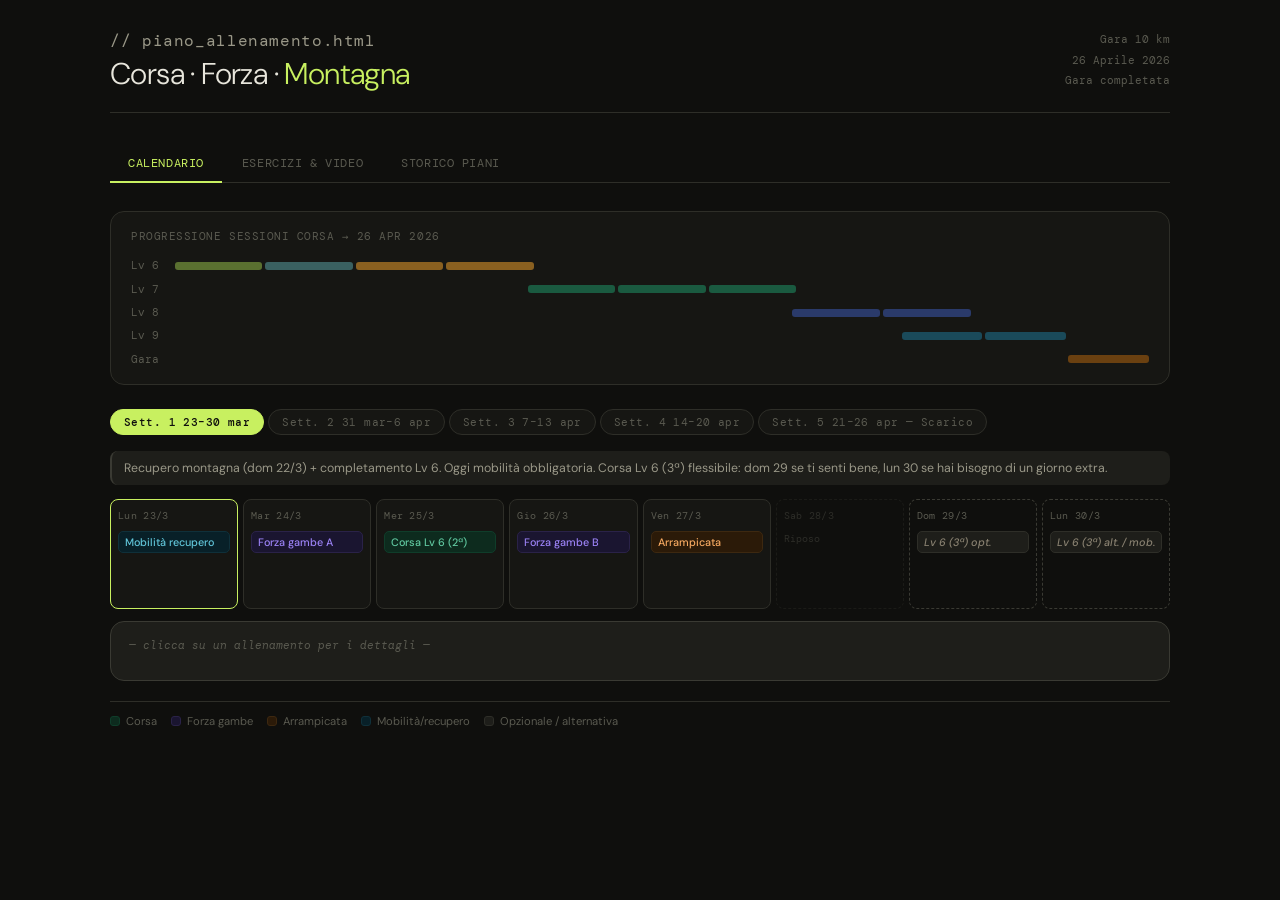
==== piano_allenamento.html @ 9b08bb78 "chore: initial commit — existing HTML and spec docs" ====
<!DOCTYPE html>
<html lang="it">
<head>
<meta charset="UTF-8">
<meta name="viewport" content="width=device-width, initial-scale=1.0">
<title>Piano Allenamento — Gara 10km 26 Aprile 2026</title>
<link rel="preconnect" href="https://fonts.googleapis.com">
<link href="https://fonts.googleapis.com/css2?family=DM+Mono:ital,wght@0,300;0,400;0,500;1,300&family=DM+Sans:ital,opsz,wght@0,9..40,300;0,9..40,400;0,9..40,500;1,9..40,300&display=swap" rel="stylesheet">
<style>
/* ── RESET & BASE ── */
*, *::before, *::after { box-sizing: border-box; margin: 0; padding: 0; }

:root {
  --bg:       #0f0f0d;
  --bg2:      #161613;
  --bg3:      #1e1e1a;
  --bg4:      #252520;
  --line:     #2e2e28;
  --line2:    #3a3a33;
  --txt:      #e8e6dc;
  --txt2:     #9a9888;
  --txt3:     #5a5a50;
  --accent:   #c8f060;
  --accent2:  #8bbd2a;
  --run:      #60c8a0;
  --run-bg:   #0d2b1e;
  --forza:    #9b82f5;
  --forza-bg: #1a1530;
  --climb:    #f5a860;
  --climb-bg: #2b1a08;
  --mob:      #60c4d8;
  --mob-bg:   #082028;
  --opt:      #888070;
  --opt-bg:   #1e1e1a;
  --gara:     #f5e060;
  --gara-bg:  #2b2608;
  --done-bg:  #1a1e12;
  --done:     #5a7030;
  --mono:     'DM Mono', monospace;
  --sans:     'DM Sans', sans-serif;
  --radius:   8px;
  --radius-lg:14px;
}

html { font-size: 15px; }
body {
  font-family: var(--sans);
  background: var(--bg);
  color: var(--txt);
  min-height: 100vh;
  line-height: 1.6;
}

a { color: inherit; text-decoration: none; }

/* ── SCROLLBAR ── */
::-webkit-scrollbar { width: 6px; height: 6px; }
::-webkit-scrollbar-track { background: var(--bg2); }
::-webkit-scrollbar-thumb { background: var(--line2); border-radius: 3px; }

/* ── LAYOUT ── */
.shell {
  max-width: 1100px;
  margin: 0 auto;
  padding: 0 20px;
}

/* ── HEADER ── */
header {
  border-bottom: 1px solid var(--line);
  padding: 28px 0 22px;
  margin-bottom: 32px;
}
.header-inner {
  display: flex;
  align-items: flex-end;
  justify-content: space-between;
  gap: 16px;
  flex-wrap: wrap;
}
.header-title {
  font-family: var(--mono);
  font-size: 1.05rem;
  font-weight: 400;
  color: var(--txt2);
  letter-spacing: .04em;
  margin-bottom: 4px;
}
h1 {
  font-size: 2rem;
  font-weight: 300;
  letter-spacing: -.02em;
  color: var(--txt);
  line-height: 1.1;
}
h1 em {
  color: var(--accent);
  font-style: normal;
}
.header-meta {
  font-family: var(--mono);
  font-size: .75rem;
  color: var(--txt3);
  text-align: right;
  line-height: 1.8;
}

/* ── NAV TABS (sezioni principali) ── */
.main-nav {
  display: flex;
  gap: 2px;
  margin-bottom: 28px;
  border-bottom: 1px solid var(--line);
  padding-bottom: 0;
}
.main-nav button {
  font-family: var(--mono);
  font-size: .78rem;
  font-weight: 400;
  letter-spacing: .05em;
  color: var(--txt3);
  background: none;
  border: none;
  padding: 10px 18px;
  cursor: pointer;
  border-bottom: 2px solid transparent;
  margin-bottom: -1px;
  transition: color .15s, border-color .15s;
  text-transform: uppercase;
}
.main-nav button:hover { color: var(--txt2); }
.main-nav button.active {
  color: var(--accent);
  border-bottom-color: var(--accent);
}

/* ── SECTION ── */
.section { display: none; }
.section.active { display: block; }

/* ── PROGRESS BAR ── */
.prog-wrap {
  background: var(--bg2);
  border: 1px solid var(--line);
  border-radius: var(--radius-lg);
  padding: 16px 20px;
  margin-bottom: 24px;
}
.prog-label {
  font-family: var(--mono);
  font-size: .72rem;
  color: var(--txt3);
  letter-spacing: .05em;
  text-transform: uppercase;
  margin-bottom: 12px;
}
.prog-rows { display: flex; flex-direction: column; gap: 6px; }
.prog-row { display: flex; align-items: center; gap: 8px; }
.prog-row-lbl {
  font-family: var(--mono);
  font-size: .72rem;
  color: var(--txt3);
  width: 36px;
  flex-shrink: 0;
}
.prog-segs { display: flex; gap: 3px; flex: 1; }
.prog-seg {
  height: 8px;
  flex: 1;
  border-radius: 3px;
  background: var(--line);
  transition: background .3s;
}
.seg-done  { background: var(--done); }
.seg-mont  { background: #3a6060; }
.seg-curr  { background: #8a6020; }
.seg-s1    { background: #1a5a40; }
.seg-s2    { background: #2a3a6a; }
.seg-s3    { background: #1a4a5a; }
.seg-gara  { background: #6a4010; }
.seg-empty { background: transparent !important; }

/* ── WEEK TABS ── */
.week-tabs {
  display: flex;
  gap: 4px;
  margin-bottom: 16px;
  flex-wrap: wrap;
}
.week-tab {
  font-family: var(--mono);
  font-size: .72rem;
  letter-spacing: .04em;
  color: var(--txt3);
  background: var(--bg2);
  border: 1px solid var(--line);
  border-radius: 20px;
  padding: 5px 13px;
  cursor: pointer;
  transition: all .15s;
}
.week-tab:hover { color: var(--txt2); border-color: var(--line2); }
.week-tab.active {
  background: var(--accent);
  color: var(--bg);
  border-color: var(--accent);
  font-weight: 500;
}

/* ── WEEK NOTE ── */
.week-note {
  font-size: .82rem;
  color: var(--txt2);
  padding: 8px 12px;
  background: var(--bg3);
  border-radius: var(--radius);
  border-left: 2px solid var(--line2);
  margin-bottom: 14px;
  line-height: 1.5;
}

/* ── CALENDAR GRID ── */
.cal-grid {
  display: grid;
  gap: 5px;
  margin-bottom: 12px;
}
.cal-grid.cols-7 { grid-template-columns: repeat(7, 1fr); }
.cal-grid.cols-8 { grid-template-columns: repeat(8, 1fr); }
.cal-grid.cols-6 { grid-template-columns: repeat(6, 1fr); }

.cal-day {
  background: var(--bg2);
  border: 1px solid var(--line);
  border-radius: var(--radius);
  padding: 8px 7px 10px;
  min-height: 110px;
  display: flex;
  flex-direction: column;
  gap: 4px;
  transition: border-color .15s;
}
.cal-day.rest {
  background: transparent;
  border-style: dashed;
  border-color: var(--line);
  opacity: .4;
}
.cal-day.today {
  border-color: var(--accent);
  border-width: 1.5px;
}
.cal-day.alt {
  border-style: dashed;
  border-color: var(--line2);
  background: var(--bg);
}
.cal-day.done-day {
  background: var(--done-bg);
  border-color: var(--line);
  opacity: .7;
}
.day-date {
  font-family: var(--mono);
  font-size: .68rem;
  color: var(--txt3);
  letter-spacing: .03em;
  margin-bottom: 2px;
}
.rest-label {
  font-family: var(--mono);
  font-size: .68rem;
  color: var(--txt3);
}

/* ── BADGES ── */
.badge {
  border-radius: 5px;
  padding: 3px 6px;
  font-size: .72rem;
  font-weight: 500;
  line-height: 1.35;
  cursor: pointer;
  transition: opacity .15s, transform .1s;
  display: block;
}
.badge:hover { opacity: .8; transform: translateY(-1px); }
.badge.b-run   { background: var(--run-bg);   color: var(--run);   border: 1px solid #0f3d2a; }
.badge.b-forza { background: var(--forza-bg); color: var(--forza); border: 1px solid #2a2248; }
.badge.b-climb { background: var(--climb-bg); color: var(--climb); border: 1px solid #3d2810; }
.badge.b-mob   { background: var(--mob-bg);   color: var(--mob);   border: 1px solid #0f303a; }
.badge.b-gara  { background: var(--gara-bg);  color: var(--gara);  border: 1px solid #3d3510; font-weight: 500; }
.badge.b-opt   { background: var(--opt-bg);   color: var(--opt);   border: 1px solid var(--line); font-style: italic; }
.badge.b-done  { background: var(--done-bg);  color: var(--done);  border: 1px solid #2a3a18; text-decoration: line-through; opacity: .6; cursor: default; }

/* ── DETAIL PANEL ── */
.detail-panel {
  background: var(--bg3);
  border: 1px solid var(--line2);
  border-radius: var(--radius-lg);
  padding: 14px 18px;
  min-height: 60px;
  font-size: .85rem;
  color: var(--txt2);
  line-height: 1.7;
  margin-bottom: 20px;
}
.detail-panel strong { color: var(--txt); font-weight: 500; }
.detail-panel .detail-title {
  font-family: var(--mono);
  font-size: .78rem;
  color: var(--accent);
  letter-spacing: .04em;
  margin-bottom: 6px;
}
.detail-empty {
  font-family: var(--mono);
  font-size: .75rem;
  color: var(--txt3);
  font-style: italic;
}
.vol-tag {
  display: inline-block;
  background: #2b1a08;
  color: var(--climb);
  border: 1px solid #3d2810;
  border-radius: 4px;
  padding: 1px 6px;
  font-size: .7rem;
  font-family: var(--mono);
  margin-left: 6px;
  vertical-align: middle;
}
.vol-tag.up { background: #1a2208; color: var(--accent); border-color: #2e3d10; }

/* ── LEGEND ── */
.legend {
  display: flex;
  gap: 14px;
  flex-wrap: wrap;
  padding: 10px 0 20px;
  border-top: 1px solid var(--line);
  margin-top: 8px;
}
.leg-item {
  display: flex;
  align-items: center;
  gap: 6px;
  font-size: .75rem;
  color: var(--txt3);
}
.leg-dot {
  width: 10px;
  height: 10px;
  border-radius: 3px;
  flex-shrink: 0;
}

/* ── ESERCIZI ── */
.ex-cat-tabs {
  display: flex;
  gap: 4px;
  margin-bottom: 20px;
  flex-wrap: wrap;
}
.ex-cat-tab {
  font-family: var(--mono);
  font-size: .72rem;
  letter-spacing: .04em;
  color: var(--txt3);
  background: var(--bg2);
  border: 1px solid var(--line);
  border-radius: 20px;
  padding: 5px 13px;
  cursor: pointer;
  transition: all .15s;
  text-transform: uppercase;
}
.ex-cat-tab:hover { color: var(--txt2); }
.ex-cat-tab.active {
  background: var(--bg4);
  color: var(--txt);
  border-color: var(--line2);
}
.ex-section-label {
  font-family: var(--mono);
  font-size: .7rem;
  color: var(--txt3);
  letter-spacing: .08em;
  text-transform: uppercase;
  margin: 18px 0 10px;
  padding-bottom: 6px;
  border-bottom: 1px solid var(--line);
}
.ex-grid {
  display: grid;
  grid-template-columns: repeat(auto-fill, minmax(280px, 1fr));
  gap: 8px;
}
.ex-card {
  background: var(--bg2);
  border: 1px solid var(--line);
  border-radius: var(--radius);
  padding: 12px 14px;
  display: flex;
  flex-direction: column;
  gap: 6px;
  transition: border-color .15s;
}
.ex-card:hover { border-color: var(--line2); }
.ex-card-title {
  font-size: .88rem;
  font-weight: 500;
  color: var(--txt);
}
.ex-card-muscle {
  font-family: var(--mono);
  font-size: .7rem;
  color: var(--txt3);
}
.ex-card-tip {
  font-size: .78rem;
  color: var(--txt2);
  line-height: 1.55;
  padding-left: 8px;
  border-left: 2px solid var(--line2);
}
.yt-btn {
  display: inline-flex;
  align-items: center;
  gap: 6px;
  margin-top: 4px;
  padding: 5px 10px;
  border-radius: 6px;
  background: #200e00;
  color: #f0a040;
  border: 1px solid #3d2010;
  font-size: .75rem;
  font-weight: 500;
  font-family: var(--mono);
  cursor: pointer;
  text-decoration: none;
  transition: opacity .15s;
  width: fit-content;
}
.yt-btn:hover { opacity: .75; }
.yt-icon { width: 14px; height: 14px; fill: currentColor; flex-shrink: 0; }

/* ── STORICO ── */
.storico-info {
  font-size: .82rem;
  color: var(--txt2);
  background: var(--bg3);
  border: 1px solid var(--line);
  border-radius: var(--radius);
  padding: 14px 18px;
  line-height: 1.7;
  margin-bottom: 20px;
}
.storico-info code {
  font-family: var(--mono);
  font-size: .75rem;
  background: var(--bg4);
  color: var(--accent);
  padding: 1px 5px;
  border-radius: 3px;
}
.storico-plan-list {
  display: flex;
  flex-direction: column;
  gap: 8px;
}
.storico-plan-item {
  background: var(--bg2);
  border: 1px solid var(--line);
  border-radius: var(--radius);
  padding: 12px 16px;
  display: flex;
  align-items: center;
  justify-content: space-between;
  gap: 12px;
  flex-wrap: wrap;
}
.storico-plan-name {
  font-family: var(--mono);
  font-size: .82rem;
  color: var(--txt);
}
.storico-plan-meta {
  font-size: .75rem;
  color: var(--txt3);
}
.storico-badge {
  font-family: var(--mono);
  font-size: .68rem;
  padding: 2px 8px;
  border-radius: 10px;
  border: 1px solid var(--line2);
  color: var(--txt3);
}
.storico-badge.current {
  background: var(--accent);
  color: var(--bg);
  border-color: var(--accent);
  font-weight: 500;
}

/* ── HOW TO ADD ── */
.howto {
  margin-top: 24px;
  background: var(--bg2);
  border: 1px solid var(--line);
  border-radius: var(--radius-lg);
  padding: 18px 22px;
}
.howto h3 {
  font-family: var(--mono);
  font-size: .78rem;
  color: var(--accent);
  letter-spacing: .06em;
  text-transform: uppercase;
  margin-bottom: 12px;
}
.howto ol {
  padding-left: 18px;
  display: flex;
  flex-direction: column;
  gap: 8px;
}
.howto li {
  font-size: .82rem;
  color: var(--txt2);
  line-height: 1.6;
}
.howto code {
  font-family: var(--mono);
  font-size: .75rem;
  background: var(--bg4);
  color: var(--accent);
  padding: 1px 5px;
  border-radius: 3px;
}

/* ── RESPONSIVE ── */
@media (max-width: 700px) {
  h1 { font-size: 1.4rem; }
  .cal-grid.cols-7,
  .cal-grid.cols-8 { grid-template-columns: repeat(4, 1fr); }
  .cal-grid.cols-6 { grid-template-columns: repeat(3, 1fr); }
  .cal-day { min-height: 90px; }
  .main-nav button { padding: 8px 10px; font-size: .7rem; }
}
@media (max-width: 480px) {
  .cal-grid.cols-7,
  .cal-grid.cols-8 { grid-template-columns: repeat(2, 1fr); }
}
</style>
</head>
<body>
<div class="shell">

  <header>
    <div class="header-inner">
      <div>
        <div class="header-title">// piano_allenamento.html</div>
        <h1>Corsa · Forza · <em>Montagna</em></h1>
      </div>
      <div class="header-meta">
        <div>Gara 10 km</div>
        <div>26 Aprile 2026</div>
        <div id="days-to-go"></div>
      </div>
    </div>
  </header>

  <nav class="main-nav">
    <button class="active" onclick="showSection('calendario')">Calendario</button>
    <button onclick="showSection('esercizi')">Esercizi &amp; Video</button>
    <button onclick="showSection('storico')">Storico piani</button>
  </nav>

  <!-- ══════════════════════════════════════════
       SEZIONE CALENDARIO
  ══════════════════════════════════════════ -->
  <div id="section-calendario" class="section active">

    <!-- Barra progressione corsa -->
    <div class="prog-wrap">
      <div class="prog-label">Progressione sessioni corsa → 26 apr 2026</div>
      <div class="prog-rows">
        <div class="prog-row">
          <div class="prog-row-lbl">Lv 6</div>
          <div class="prog-segs">
            <div class="prog-seg seg-done"  title="Lv6 #1 — fatto"></div>
            <div class="prog-seg seg-mont"  title="Montagna dom 22/3 — carico equivalente"></div>
            <div class="prog-seg seg-curr"  title="Lv6 #2 — mer 25 mar"></div>
            <div class="prog-seg seg-curr"  title="Lv6 #3 — dom 29 o lun 30 mar"></div>
            <div class="prog-seg seg-empty" style="flex:7"></div>
          </div>
        </div>
        <div class="prog-row">
          <div class="prog-row-lbl">Lv 7</div>
          <div class="prog-segs">
            <div class="prog-seg seg-empty" style="flex:4"></div>
            <div class="prog-seg seg-s1" title="Lv7 #1 — mar 31 mar"></div>
            <div class="prog-seg seg-s1" title="Lv7 #2 — ven 3 apr"></div>
            <div class="prog-seg seg-s1" title="Lv7 #3 — dom 5 apr (o lun 6)"></div>
            <div class="prog-seg seg-empty" style="flex:4"></div>
          </div>
        </div>
        <div class="prog-row">
          <div class="prog-row-lbl">Lv 8</div>
          <div class="prog-segs">
            <div class="prog-seg seg-empty" style="flex:7"></div>
            <div class="prog-seg seg-s2" title="Lv8 #1 — mar 8 apr"></div>
            <div class="prog-seg seg-s2" title="Lv8 #2 — gio 10 apr"></div>
            <div class="prog-seg seg-empty" style="flex:2"></div>
          </div>
        </div>
        <div class="prog-row">
          <div class="prog-row-lbl">Lv 9</div>
          <div class="prog-segs">
            <div class="prog-seg seg-empty" style="flex:9"></div>
            <div class="prog-seg seg-s3" title="Lv9 #1 — lun 14 apr"></div>
            <div class="prog-seg seg-s3" title="Lv9 #2 — gio 17 apr"></div>
            <div class="prog-seg seg-empty" style="flex:1"></div>
          </div>
        </div>
        <div class="prog-row">
          <div class="prog-row-lbl">Gara</div>
          <div class="prog-segs">
            <div class="prog-seg seg-empty" style="flex:11"></div>
            <div class="prog-seg seg-gara" title="GARA — dom 26 apr"></div>
          </div>
        </div>
      </div>
    </div>

    <!-- Week tabs -->
    <div class="week-tabs" id="week-tabs"></div>
    <div class="week-note" id="week-note"></div>
    <div class="cal-grid" id="cal-grid"></div>

    <!-- Detail panel -->
    <div class="detail-panel" id="detail-panel">
      <div class="detail-empty">— clicca su un allenamento per i dettagli —</div>
    </div>

    <!-- Legend -->
    <div class="legend">
      <div class="leg-item"><div class="leg-dot" style="background:var(--run-bg);border:1px solid #0f3d2a"></div>Corsa</div>
      <div class="leg-item"><div class="leg-dot" style="background:var(--forza-bg);border:1px solid #2a2248"></div>Forza gambe</div>
      <div class="leg-item"><div class="leg-dot" style="background:var(--climb-bg);border:1px solid #3d2810"></div>Arrampicata</div>
      <div class="leg-item"><div class="leg-dot" style="background:var(--mob-bg);border:1px solid #0f303a"></div>Mobilità/recupero</div>
      <div class="leg-item"><div class="leg-dot" style="background:var(--opt-bg);border:1px solid var(--line)"></div>Opzionale / alternativa</div>
    </div>

  </div><!-- /calendario -->


  <!-- ══════════════════════════════════════════
       SEZIONE ESERCIZI
  ══════════════════════════════════════════ -->
  <div id="section-esercizi" class="section">
    <div class="ex-cat-tabs" id="ex-cat-tabs"></div>
    <div id="ex-content"></div>
  </div>


  <!-- ══════════════════════════════════════════
       SEZIONE STORICO
  ══════════════════════════════════════════ -->
  <div id="section-storico" class="section">
    <div class="storico-info">
      Qui trovi tutti i piani mensili. Per aggiungere un nuovo piano, aggiungi un oggetto nell'array <code>PIANI</code>
      in fondo allo script, e aggiungi le settimane nell'array <code>WEEKS</code> con la chiave <code>piano</code>
      corrispondente. I dettagli degli allenamenti vanno nell'oggetto <code>DETAILS</code>.
    </div>
    <div class="storico-plan-list" id="storico-list"></div>
    <div class="howto">
      <h3>Come aggiornare il piano</h3>
      <ol>
        <li>Apri il file HTML in un editor di testo (es. VS Code, Notepad++).</li>
        <li>Trova l'array <code>PIANI</code> nello script. Aggiungi un nuovo oggetto con <code>id</code>, <code>label</code>, <code>meta</code>, <code>gara</code>.</li>
        <li>Trova l'array <code>WEEKS</code>. Aggiungi le nuove settimane con <code>piano: 'id_del_tuo_piano'</code>.</li>
        <li>Aggiungi i dettagli di ogni allenamento nell'oggetto <code>DETAILS</code> con chiavi univoche.</li>
        <li>Per marcare un allenamento come completato, aggiungi <code>done: true</code> al badge nella settimana.</li>
        <li>Salva il file e riaprilo nel browser. Nessun server necessario.</li>
      </ol>
    </div>
  </div>

</div><!-- /shell -->

<script>
/* ══════════════════════════════════════════════════════════
   DATI — modifica qui per aggiornare il piano
══════════════════════════════════════════════════════════ */

/* ── PIANI (storico) ── */
const PIANI = [
  {
    id: 'apr2026',
    label: 'Piano Aprile 2026',
    meta: '23 mar → 26 apr 2026',
    gara: '10 km — 26 Aprile 2026',
    current: true,
  },
  /* ESEMPIO per piano successivo:
  {
    id: 'giu2026',
    label: 'Piano Giugno 2026',
    meta: '1 mag → 30 giu 2026',
    gara: 'Obiettivo: Escursione Monte Rosa',
    current: false,
  },
  */
];

/* ── DETTAGLI ALLENAMENTI ── */
/* Chiave univoca → { title, body }
   Nel body puoi usare HTML. Tag speciali:
   <span class="vol-tag up">+10% carico</span>  → etichetta volume
   <span class="vol-tag">= carico sett. prec.</span> → carico invariato
*/
const DETAILS = {

  /* ── MONTAGNA ── */
  mont1: {
    title: 'Montagna — uscita media · dom 22 mar (già fatto)',
    body: '<strong>Già eseguita.</strong> Uscita media 4-5h, 800-1200m D+. Equivale a una corsa lunga potenziata con forte componente eccentrica (discesa). Oggi lunedì: mobilità obbligatoria, niente corsa.',
  },

  /* ── MOBILITÀ ── */
  mob0: {
    title: 'Mobilità/recupero · lun 23 mar',
    body: '<strong>~20 min — priorità oggi.</strong> World lunge · 90/90 stretch · Downward dog con pompate polpacci · Foam roller quadricipiti e polpacci. Le gambe hanno la discesa di ieri: niente corsa.',
  },
  mob2: {
    title: 'Mobilità · mer 1 apr',
    body: '<strong>~25 min.</strong> Single-leg deadlift leggerissimo (propriocezione caviglia) · 90/90 · World lunge · Piriforme. Recupero attivo dopo il salto al Lv 7.',
  },
  mob3: {
    title: 'Mobilità · mar 8 apr (priorità alta)',
    body: '<strong>~25 min · non saltare.</strong> Settimana di picco. Foam roller gambe complete · 5 min respirazione diaframmatica sdraiato (metodo RV) · Ileopsoas stretch se hai tensioni.',
  },
  mob4: {
    title: 'Mobilità · mar 15 apr',
    body: '<strong>~25 min.</strong> Come sett. 3. Il Lv 9 stanca le gambe: foam roller, 90/90, respirazione diaframmatica. Non saltare.',
  },
  mob5: {
    title: 'Mobilità pre-gara · ven 25 apr',
    body: '<strong>~20 min · solo dinamica.</strong> Leg swing avanti/dietro e laterali · Intrarotazioni anca · Mobilità caviglia a muro · A-skip leggero. Niente stretching statico prolungato: abbassa il tono muscolare. Dormi bene.',
  },

  /* ── CORSA ── */
  r6b: {
    title: 'Corsa — Livello 6 (2ª sessione) · mer 25 mar',
    body: '<strong>3\' camminando + 15\' corsa × 3</strong> (~57 min totali). Ritmo conservativo: devi poter parlare per tutta la durata. Respirazione nasale finché regge. Dopo: valuta 1 (facile) / 2 (gestibile) / 3 (dura). Due "1-2" consecutivi → sali al Lv 7.',
  },
  r6c_dom: {
    title: 'Corsa Lv 6 (3ª) · dom 29 mar — opzionale',
    body: '<strong>3\' camminando + 15\' corsa × 3.</strong> Opzionale: se le gambe sono pesanti, sposta a lunedì 30. Non perdi nulla. Se ti senti bene, falla domenica e lunedì 30 diventa riposo.',
  },
  r6c_lun: {
    title: 'Corsa Lv 6 (3ª) · lun 30 mar — alternativa se dom 29 era riposo',
    body: '<strong>3\' camminando + 15\' corsa × 3.</strong> Alternativa a domenica 29. Dopo questa sessione, da martedì 31 si sale al Lv 7. Valutazione 1-2-3 dopo.',
  },
  r7a: {
    title: 'Corsa — Livello 7 (1ª sessione) · mar 31 mar',
    body: '<strong>5\' camminando + 25\' corsa × 2.</strong> Il salto da 15\' a 25\' continui è il più significativo del piano. Parti lento: i primi 5\' di ogni blocco sono di assestamento. Non guardare il passo, guarda solo il respiro.',
  },
  r7b: {
    title: 'Corsa — Livello 7 (2ª sessione) · ven 3 apr',
    body: '<strong>5\' camminando + 25\' corsa × 2.</strong> Cerca il ritmo che "scorre" senza sforzo: quello è il tuo ritmo gara potenziale. Valutazione 1-2-3 dopo.',
  },
  r7c: {
    title: 'Corsa — Livello 7 (3ª sessione) · dom 5 apr',
    body: '<strong>5\' camminando + 25\' corsa × 2.</strong> Terza sessione di consolidamento. Se tutte e tre erano "1-2", martedì 8 sali al Lv 8 con piena fiducia.',
  },
  r8a: {
    title: 'Corsa — Livello 8 (1ª sessione) · mar 8 apr',
    body: '<strong>3\' camminando + 35\' corsa + 5\' cammino + 15\' corsa.</strong> Struttura nuova: blocco lungo + blocco corto finale. I 35\' devono essere corsi a passo facile — il blocco da 15\' finale è il vero test. Gambe fresche = lettura affidabile.',
  },
  r8b: {
    title: 'Corsa — Livello 8 (2ª sessione) · gio 10 apr',
    body: '<strong>3\' camminando + 35\' corsa + 5\' cammino + 15\' corsa.</strong> Seconda sessione Lv 8. Se va bene, da lunedì 14 sali al Lv 9. Se era dura, aggiungi una terza sabato 12 in sostituzione della forza B.',
  },
  r9a: {
    title: 'Corsa — Livello 9 (1ª sessione) · lun 14 apr',
    body: '<strong>5\' camminando + 45\' corsa + 5\' cammino + 15\' corsa.</strong> ~70 min di movimento. I 45\' continui sono la distanza più lunga del piano. Ritmo conversazionale obbligatorio: se non riesci a parlare, stai andando troppo forte.',
  },
  r9b: {
    title: 'Corsa — Livello 9 (2ª sessione) · gio 17 apr',
    body: '<strong>5\' camminando + 45\' corsa + 5\' cammino + 15\' corsa.</strong> Seconda volta sui 45\': dovrebbe sentirsi più gestibile della prima. Da qui la fiducia per la gara è costruita.',
  },
  r9c: {
    title: 'Corsa Lv 9 (3ª, opt.) · sab 19 apr',
    body: '<strong>5\' camminando + 45\' corsa + 5\' cammino + 15\' corsa.</strong> Opzionale: se sei stanco sostituisci con 25-30 min easy. Non serve spingere — la gara è tra 7 giorni.',
  },
  rsca: {
    title: 'Corsa easy · lun 21 apr',
    body: '<strong>20 min easy + 4×20s strides.</strong> Ritmo lentissimo. Ultimi 5 min: 4 accelerazioni di 20 secondi a ritmo gara con recupero camminando. Tiene vive le fibre veloci senza accumulare stanchezza.',
  },
  rscb: {
    title: 'Corsa pre-gara · gio 24 apr',
    body: '<strong>15 min easy + 3×20s strides.</strong> Solo schema motorio, niente distanza né ritmo. Stretching dinamico leggero dopo.',
  },
  r10: {
    title: '🏁 GARA 10 km · dom 26 aprile 2026',
    body: '<strong>Warm-up 10 min + 10 km.</strong> Strategia: parti al ritmo comodo del Lv 9. Primi 3 km conservativi: lì si decide la gara. Se a 5 km sei fresco, spingi. Piano B sempre valido: run/walk 8\'+2\' fino al traguardo. Finire è vincere.',
  },

  /* ── FORZA ── */
  f1a: {
    title: 'Forza gambe A · mar 24 mar',
    body: '<span class="vol-tag">Sett. 1 — base</span><br><strong>3 giri · ~30 min · recupero 60s</strong><br>Squat corpo libero 3×12 · Affondi alternati 3×10/lato · Step-up su sedia 3×10/lato · Calf raise 3×15.<br>Nessun peso aggiunto. Focus tecnica e respirazione nasale. È la settimana di adattamento.',
  },
  f1b: {
    title: 'Forza gambe B · gio 26 mar',
    body: '<span class="vol-tag">Sett. 1 — base</span><br><strong>3 giri · ~30 min · recupero 60s</strong><br>Wall sit 3×30s · Squat con elastico 3×12 · Hip hinge con peso 3×10 · Glute bridge 3×15.',
  },
  f2a: {
    title: 'Forza gambe A · gio 2 apr',
    body: '<span class="vol-tag up">↑ +10% carico rispetto sett. 1</span><br><strong>3 giri · ~35 min · recupero 50s</strong><br>Squat con pesi 3×12 · Affondi con elastico 3×12/lato (+2 rip/lato) · Step-up alto 3×12/lato (+2 rip/lato) · Single-leg calf raise 3×12.<br>Aggiungi manubri leggeri allo squat. Recupero scende da 60s a 50s.',
  },
  f2b: {
    title: 'Forza gambe B · dom 5 apr (o sab 4)',
    body: '<span class="vol-tag up">↑ +10% carico rispetto sett. 1</span><br><strong>3 giri · ~35 min · recupero 50s</strong><br>Bulgarian split squat 3×10/lato · Hip hinge con pesi 3×12 · Glute bridge monogamba 3×10/lato · Wall sit 3×40s (+10s).<br>Se le gambe accusano le 3 corse, riduci a 2 giri senza sensi di colpa.',
  },
  f3a: {
    title: 'Forza gambe A · mer 9 apr',
    body: '<span class="vol-tag up">↑ PICCO — +1 giro + carico massimo</span><br><strong>4 giri · ~40 min · recupero 45s</strong><br>Squat con pesi 4×10 · Affondi cammino con elastico 4×10/lato · Step-up con pesi 4×10/lato.<br>Aumenta il peso dello squat rispetto sett. 2. Recupero scende a 45s. Se arrivi stanco: 3 giri invece di 4.',
  },
  f3b: {
    title: 'Forza gambe B · ven 11 apr',
    body: '<span class="vol-tag up">↑ PICCO — +1 giro + carico massimo</span><br><strong>4 giri · ~38 min · recupero 45s</strong><br>Bulgarian split squat con pesi 4×10/lato · RDL monogamba 3×10 · Glute bridge con elastico 4×12 · Wall sit 3×50s (+10s).',
  },
  f4a: {
    title: 'Forza gambe · ven 18 apr',
    body: '<span class="vol-tag">= carico sett. 2 (mantenimento)</span><br><strong>3 giri · ~30 min · recupero 55s</strong><br>Squat con pesi 3×12 · Affondi con elastico 3×10/lato · Step-up con pesi 3×10/lato.<br>Il volume di corsa (Lv 9) è già alto: la forza mantiene senza sovraccaricare.',
  },
  f5: {
    title: 'Forza gambe scarico · mar 22 apr',
    body: '<span class="vol-tag">↓ Scarico pre-gara</span><br><strong>2 giri soli · ~20 min · recupero 60s</strong><br>Squat 2×10 leggero · Affondi 2×8/lato · Step-up 2×8/lato.<br>Zero fatica. Finisci la sessione sentendoti esattamente come prima di iniziarla.',
  },

  /* ── ARRAMPICATA ── */
  c1: {
    title: 'Arrampicata · ven 27 mar',
    body: '<strong>~75 min · tecnica.</strong> Boulder 4a–5b, focus piedi e bilanciamento. Niente potenza. Settimana di rientro dalla montagna: intensità bassa. Termina con 10 min stretching spalle e avambracci.',
  },
  c2: {
    title: 'Arrampicata · sab 4 apr',
    body: '<strong>~90 min · tecnica/moderata.</strong> Traversi, sequenze tecniche, qualche 5c–6a se ti senti bene. Domani (o ieri) c\'è corsa: non esaurire le gambe.',
  },
  c3: {
    title: 'Arrampicata · sab 12 apr',
    body: '<strong>~75 min · conservativa.</strong> Settimana più carica del piano: mantenimento, non progressione. Vie facili, boulder tecnico. Se venerdì sei già stanco, salta senza rimpianti.',
  },
  c4: {
    title: 'Arrampicata · mer 16 apr',
    body: '<strong>~75 min · moderata.</strong> Focus su upper body e tecnica. Niente boulder potente sui piedi: il volume di corsa al Lv 9 è già alto.',
  },
  c5: {
    title: 'Arrampicata facile · mer 23 apr',
    body: '<strong>45 min max · 4a–4c.</strong> Solo per tenere attivo il sistema nervoso. Se le gambe sono pesanti, salta.',
  },
};

/* ══════════════════════════════════════════════════════════
   SETTIMANE
   piano: id del piano di appartenenza
   cols: colonne griglia (default 7)
   Per marcare un allenamento come fatto: done:true sul badge
══════════════════════════════════════════════════════════ */
const WEEKS = [
  /* ── PIANO APR 2026 ── */
  {
    piano: 'apr2026',
    label: 'Sett. 1  23–30 mar',
    note: 'Recupero montagna (dom 22/3) + completamento Lv 6. Oggi mobilità obbligatoria. Corsa Lv 6 (3ª) flessibile: dom 29 se ti senti bene, lun 30 se hai bisogno di un giorno extra.',
    cols: 8,
    days: [
      { date: 'Lun 23/3', today: true,
        badges: [{ cls:'b-mob', txt:'Mobilità recupero', key:'mob0' }] },
      { date: 'Mar 24/3',
        badges: [{ cls:'b-forza', txt:'Forza gambe A', key:'f1a' }] },
      { date: 'Mer 25/3',
        badges: [{ cls:'b-run', txt:'Corsa Lv 6 (2ª)', key:'r6b' }] },
      { date: 'Gio 26/3',
        badges: [{ cls:'b-forza', txt:'Forza gambe B', key:'f1b' }] },
      { date: 'Ven 27/3',
        badges: [{ cls:'b-climb', txt:'Arrampicata', key:'c1' }] },
      { date: 'Sab 28/3',
        badges: [], rest: true },
      { date: 'Dom 29/3', alt: true,
        badges: [{ cls:'b-opt', txt:'Lv 6 (3ª) opt.', key:'r6c_dom' }] },
      { date: 'Lun 30/3', alt: true,
        badges: [{ cls:'b-opt', txt:'Lv 6 (3ª) alt. / mob.', key:'r6c_lun' }] },
    ],
  },
  {
    piano: 'apr2026',
    label: 'Sett. 2  31 mar–6 apr',
    note: 'Livello 7 — 3 sessioni. Il salto più impegnativo del piano (15\'→25\'). 3 corse, 2 forza, 1 arrampicata. Con 5 settimane hai il lusso di consolidare ogni livello senza fretta.',
    cols: 7,
    days: [
      { date: 'Mar 31/3',
        badges: [{ cls:'b-run', txt:'Corsa Lv 7 (1ª)', key:'r7a' }] },
      { date: 'Mer 1/4',
        badges: [{ cls:'b-mob', txt:'Mobilità', key:'mob2' }] },
      { date: 'Gio 2/4',
        badges: [{ cls:'b-forza', txt:'Forza gambe A', key:'f2a' }] },
      { date: 'Ven 3/4',
        badges: [{ cls:'b-run', txt:'Corsa Lv 7 (2ª)', key:'r7b' }] },
      { date: 'Sab 4/4',
        badges: [{ cls:'b-climb', txt:'Arrampicata', key:'c2' }] },
      { date: 'Dom 5/4',
        badges: [
          { cls:'b-run',   txt:'Lv 7 (3ª)', key:'r7c' },
          { cls:'b-forza', txt:'Forza B (opt.)', key:'f2b' },
        ] },
      { date: 'Lun 6/4',
        badges: [], rest: true },
    ],
  },
  {
    piano: 'apr2026',
    label: 'Sett. 3  7–13 apr',
    note: '⚡ Picco — Livello 8 + forza al massimo volume. ATTENZIONE: il 7 apr è martedì. 2 corse Lv 8, 2 forza, 1 arrampicata. Se giovedì sei stanco, la forza B del venerdì si riduce a 2 giri.',
    cols: 7,
    days: [
      { date: 'Mar 7/4',   /* ← CORRETTO: 7 apr è martedì */
        badges: [{ cls:'b-run', txt:'Corsa Lv 8 (1ª)', key:'r8a' }] },
      { date: 'Mer 8/4',
        badges: [{ cls:'b-mob', txt:'Recupero attivo', key:'mob3' }] },
      { date: 'Gio 9/4',
        badges: [{ cls:'b-forza', txt:'Forza gambe A', key:'f3a' }] },
      { date: 'Ven 10/4',
        badges: [{ cls:'b-run', txt:'Corsa Lv 8 (2ª)', key:'r8b' }] },
      { date: 'Sab 11/4',
        badges: [{ cls:'b-forza', txt:'Forza gambe B', key:'f3b' }] },
      { date: 'Dom 12/4',
        badges: [{ cls:'b-climb', txt:'Arrampicata', key:'c3' }] },
      { date: 'Lun 13/4',
        badges: [], rest: true },
    ],
  },
  {
    piano: 'apr2026',
    label: 'Sett. 4  14–20 apr',
    note: 'Livello 9 — fino a 3 sessioni. Forza scende a 1 sessione: il volume di corsa è già alto. I 45\' continui sono la distanza più lunga del piano: consolidarli qui costruisce la fiducia per la gara.',
    cols: 7,
    days: [
      { date: 'Lun 14/4',
        badges: [{ cls:'b-run', txt:'Corsa Lv 9 (1ª)', key:'r9a' }] },
      { date: 'Mar 15/4',
        badges: [{ cls:'b-mob', txt:'Mobilità', key:'mob4' }] },
      { date: 'Mer 16/4',
        badges: [{ cls:'b-climb', txt:'Arrampicata', key:'c4' }] },
      { date: 'Gio 17/4',
        badges: [{ cls:'b-run', txt:'Corsa Lv 9 (2ª)', key:'r9b' }] },
      { date: 'Ven 18/4',
        badges: [{ cls:'b-forza', txt:'Forza gambe', key:'f4a' }] },
      { date: 'Sab 19/4', alt: true,
        badges: [{ cls:'b-opt', txt:'Lv 9 (3ª) opt.', key:'r9c' }] },
      { date: 'Dom 20/4',
        badges: [], rest: true },
    ],
  },
  {
    piano: 'apr2026',
    label: 'Sett. 5  21–26 apr — Scarico',
    note: '🏁 Scarico e gara domenica 26 aprile. 2 corse brevi, 1 forza leggerissima, arrampicata facile, mobilità. Venerdì 25: riposo serale e sonno. Il lavoro è fatto.',
    cols: 7,
    days: [
      { date: 'Lun 21/4',
        badges: [{ cls:'b-run', txt:'Corsa easy 20 min', key:'rsca' }] },
      { date: 'Mar 22/4',
        badges: [{ cls:'b-forza', txt:'Forza scarico', key:'f5' }] },
      { date: 'Mer 23/4',
        badges: [{ cls:'b-climb', txt:'Arrampicata facile', key:'c5' }] },
      { date: 'Gio 24/4',
        badges: [{ cls:'b-run', txt:'Corsa 15 min + strides', key:'rscb' }] },
      { date: 'Ven 25/4',
        badges: [{ cls:'b-mob', txt:'Mobilità pre-gara', key:'mob5' }] },
      { date: 'Sab 26/4 🏁',
        badges: [{ cls:'b-gara', txt:'🏁 GARA 10 km', key:'r10' }] },
      { date: '',
        badges: [], rest: true },
    ],
  },

  /* ── PIANO SUCCESSIVO (esempio commentato) ──
  {
    piano: 'giu2026',
    label: 'Sett. 1  1–7 mag',
    note: 'Prima settimana del nuovo piano.',
    cols: 7,
    days: [
      { date: 'Lun 1/5', badges: [{ cls:'b-run', txt:'Corsa easy', key:'r_new1' }] },
      ... (altri giorni)
    ],
  },
  */
];

/* ══════════════════════════════════════════════════════════
   ESERCIZI & VIDEO
══════════════════════════════════════════════════════════ */
function ytUrl(q) {
  return 'https://www.youtube.com/results?search_query=' + encodeURIComponent(q);
}

const EX_CATS = [
  { id: 'forza', label: 'Forza gambe' },
  { id: 'mob',   label: 'Mobilità' },
  { id: 'corsa', label: 'Tecnica corsa' },
];

const ESERCIZI = {
  forza: [
    {
      section: 'Esercizi principali',
      items: [
        { title:'Squat corpo libero', muscle:'Quadricipiti · glutei · core', tip:'Piedi larghezza spalle, punte leggermente fuori. Ginocchia seguono le punte. Scendi come su una sedia dietro di te.', yt:'squat corpo libero esecuzione corretta tutorial italiano' },
        { title:'Squat con pesi (manubri)', muscle:'Quadricipiti · glutei · core', tip:'Manubri ai fianchi o sulle spalle. Stessa meccanica del corpo libero. Tronco eretto, schiena neutra.', yt:'squat con manubri esecuzione corretta tutorial italiano' },
        { title:'Squat con elastico (intorno alle cosce)', muscle:'Quadricipiti · glutei medi · abduttori', tip:'Mini-band intorno alle cosce. Spingi le ginocchia fuori durante tutto il movimento. Attiva i glutei medi spesso trascurati.', yt:'squat elastico mini band tutorial italiano gambe' },
        { title:'Affondi alternati', muscle:'Quadricipiti · glutei · femorali', tip:'Passo ampio, ginocchio posteriore sfiora il pavimento. Ginocchio anteriore non supera la punta del piede. Busto eretto.', yt:'affondi alternati esecuzione corretta tutorial italiano' },
        { title:'Affondi cammino con elastico', muscle:'Quadricipiti · glutei · stabilizzatori', tip:'Elastico intorno alle cosce per attivare i glutei medi. Avanza passo dopo passo mantenendo la tensione laterale.', yt:'affondi camminati elastico tutorial esecuzione italiano' },
        { title:'Step-up su sedia', muscle:'Quadricipiti · glutei · equilibrio', tip:'Spingi con il tallone del piede sul gradino, non con la punta. Porta la coscia opposta in alto. Fondamentale per la montagna.', yt:'step up sedia esercizio gambe tutorial italiano' },
        { title:'Step-up con pesi', muscle:'Quadricipiti · glutei · femorali', tip:'Stessa meccanica dello step-up base. I manubri aumentano il carico senza cambiare il gesto. Altezza gradino: coscia parallela al suolo.', yt:'step up manubri gradino tutorial italiano' },
        { title:'Bulgarian split squat', muscle:'Quadricipiti · glutei · stabilizzatori caviglia', tip:'Piede posteriore su sedia. Scendi verticalmente, non in avanti. L\'esercizio più specifico per la salita in montagna.', yt:'bulgarian split squat tutorial italiano esecuzione corretta' },
        { title:'Hip hinge / Romanian deadlift', muscle:'Femorali · glutei · erettori schiena', tip:'Busto in avanti con schiena piatta, bacino indietro. Ginocchia si piegano poco. Senti l\'allungamento dei femorali.', yt:'hip hinge deadlift rumeno manubri tutorial italiano' },
        { title:'RDL monogamba (single-leg deadlift)', muscle:'Femorali · glutei · propriocezione', tip:'Equilibrio su una gamba. Busto avanza, gamba libera sale dietro. Essenziale per prevenire distorsioni in discesa.', yt:'single leg deadlift monogamba tutorial italiano esecuzione' },
        { title:'Glute bridge', muscle:'Glutei · core · femorali', tip:'Schiena a terra, piedi vicini ai glutei. Spingi i fianchi in alto, spremi i glutei in cima. Tieni 1-2 secondi.', yt:'glute bridge esecuzione corretta tutorial italiano' },
        { title:'Glute bridge monogamba', muscle:'Glutei · stabilizzatori · core', tip:'Una gamba tesa in aria. Richiede stabilità del bacino. Corregge asimmetrie tra i lati.', yt:'glute bridge monogamba single leg tutorial italiano' },
        { title:'Glute bridge con elastico', muscle:'Glutei medi · abduttori', tip:'Mini-band sopra le ginocchia. Spingi le ginocchia fuori mentre sali. Attiva i glutei medi (previene il valgismo).', yt:'glute bridge elastico mini band tutorial gambe italiano' },
        { title:'Wall sit', muscle:'Quadricipiti · resistenza isometrica', tip:'Schiena al muro, cosce parallele al suolo, ginocchia a 90°. Esercizio isometrico: simula l\'affaticamento della discesa prolungata.', yt:'wall sit esercizio isometrico tutorial italiano' },
        { title:'Calf raise (in piedi)', muscle:'Polpacci (gastrocnemio)', tip:'Sali sulle punte lentamente, scendi lentamente. Su un gradino per maggiore escursione. Fondamentale per corsa e discesa.', yt:'calf raise polpacci tutorial italiano esecuzione gradino' },
        { title:'Single-leg calf raise', muscle:'Polpacci · stabilità caviglia', tip:'Una gamba sola. Molto più difficile del bilaterale. Inizia appoggiandoti a un muro. Progressione naturale del calf raise.', yt:'single leg calf raise monogamba polpacci tutorial italiano' },
        { title:'Box jump basso', muscle:'Potenza gambe · reattività', tip:'Gradino basso 20-30 cm. Atterraggio morbido con ginocchia flesse, mai rigido. Solo settimana 3 di picco.', yt:'box jump basso tutorial esecuzione sicura italiano' },
      ],
    },
  ],
  mob: [
    {
      section: 'Mobilità anca e catena posteriore',
      items: [
        { title:'World lunge', muscle:'Flessori anca · adduttori · torace', tip:'Affondo lungo, mano a terra lato piede anteriore, poi ruota il busto aprendo il braccio verso il soffitto. Uno dei migliori esercizi di mobilità globale.', yt:'world lunge mobilità anca tutorial italiano' },
        { title:'90/90 stretch', muscle:'Rotatori interni/esterni anca · piriforme', tip:'Seduto a terra, entrambe le gambe a 90°. Schiena dritta. Inclinati in avanti sulla gamba anteriore. Per chi porta il peso dello zaino.', yt:'90 90 hip stretch mobilità anca tutorial italiano' },
        { title:'Piriforme stretch', muscle:'Piriforme · rotatori profondi anca', tip:'Sdraiato, porta il piede sul ginocchio opposto (figura 4). Tira la coscia verso il petto. Allevia il dolore al nervo sciatico da affaticamento.', yt:'piriforme stretch sciatico tutorial italiano' },
        { title:'Ileopsoas stretch', muscle:'Flessori anca · ileopsoas', tip:'Affondo basso, ginocchio posteriore a terra. Spingi il bacino in avanti e in basso. Contrasta l\'accorciamento da corsa e postura seduta.', yt:'ileopsoas stretch flessori anca tutorial italiano' },
      ],
    },
    {
      section: 'Mobilità caviglia e polpacci',
      items: [
        { title:'Pompate caviglia in downward dog', muscle:'Polpacci · tendine di Achille · caviglia', tip:'Posizione cane verso il basso. Alterna il tallone al suolo lentamente su ogni lato. Fondamentale dopo corsa e discesa.', yt:'downward dog pompate polpacci mobilità caviglia tutorial' },
        { title:'Mobilità caviglia a muro', muscle:'Articolazione tibiotarsica · peronei', tip:'Piede vicino al muro, spingi il ginocchio verso il muro senza alzare il tallone. Aumenta la distanza progressivamente.', yt:'mobilità caviglia muro tutorial ankle mobility italiano' },
        { title:'Single-leg deadlift leggerissimo (propriocezione)', muscle:'Propriocezione caviglia · femorali · equilibrio', tip:'Peso minimo o corpo libero, lentissimo. L\'obiettivo è allenare i recettori della caviglia per terreno irregolare.', yt:'single leg deadlift propriocezione equilibrio tutorial' },
      ],
    },
    {
      section: 'Recupero miofasciale',
      items: [
        { title:'Foam roller quadricipiti', muscle:'Quadricipiti · fascia lata · IT-band', tip:'Lento, 30-60 secondi per lato. Fermati sui punti dolenti 5-10 secondi. Non rotolare veloce. Dopo ogni corsa lunga.', yt:'foam roller quadricipiti it band tutorial italiano' },
        { title:'Foam roller polpacci', muscle:'Gastrocnemio · soleo · tendine Achille', tip:'Sovrapponi una gamba sull\'altra per aumentare il peso. Ruota il piede interno/esterno per coprire tutto il muscolo.', yt:'foam roller polpacci massaggio miofasciale tutorial italiano' },
        { title:'Respirazione diaframmatica (metodo RV)', muscle:'Diaframma · core profondo · sistema nervoso', tip:'Sdraiato, mano sul petto e mano sulla pancia. Inspira gonfiando solo la pancia. Espira lentamente. 5 minuti dopo sessioni intense.', yt:'respirazione diaframmatica tutorial tecnica italiano' },
      ],
    },
    {
      section: 'Mobilità dinamica (pre-gara / warm-up)',
      items: [
        { title:'Leg swing (avanti/dietro e laterali)', muscle:'Flessori/estensori anca · abduttori', tip:'Appoggiati a un muro. Oscillazioni libere e controllate, non forzate. Attiva senza affaticare. Solo dinamica prima della gara.', yt:'leg swing mobilità dinamica anca warm up corsa italiano' },
        { title:'Intrarotazioni anca', muscle:'Rotatori interni anca · glutei medi', tip:'In piedi, ginocchio in su e ruota verso l\'interno. Lento e controllato. Attiva i muscoli stabilizzatori.', yt:'intrarotazione anca mobilità dinamica warm up italiano' },
        { title:'A-skip (skip leggero)', muscle:'Flessori anca · polpacci · coordinazione', tip:'Ginocchio in alto, piede di spinta che si estende. Ritmico e leggero. 2×20 metri bastano come attivazione pre-gara.', yt:'skip corsa esercizio riscaldamento a-skip tutorial italiano' },
      ],
    },
  ],
  corsa: [
    {
      section: 'Tecnica e metodo',
      items: [
        { title:'Respirazione nasale durante la corsa', muscle:'Tecnica respiratoria · controllo intensità', tip:'Cardine del metodo RV: se non riesci a respirare solo dal naso, stai andando troppo forte. Rallenta finché non la mantieni. Migliora l\'efficienza aerobica.', yt:'respirazione nasale corsa metodo tecnica tutorial italiano' },
        { title:'Strides (accelerazioni controllate)', muscle:'Fibre veloci · tecnica di passo', tip:'20 secondi a ritmo gara o leggermente più veloce, poi cammina 60 secondi. Nelle settimane di scarico: tengono vive le fibre veloci senza accumulare fatica.', yt:'strides accelerazioni corsa tecnica tutorial italiano' },
        { title:'Tecnica di corsa in salita', muscle:'Postura · braccia · frequenza passi', tip:'Busto leggermente in avanti, passi più corti, braccia che pompano. Non tentare di mantenere la stessa velocità in piano.', yt:'tecnica corsa salita tutorial italiano montagna' },
        { title:'Run/walk — strategia gara', muscle:'Gestione fatica · tattica', tip:'8\' corsa + 2\' cammino: strategia valida se non si arriva al Lv 10. Il cammino non è fallimento — è tattica. Spesso si finisce più veloci che correndo tutto di fila al limite.', yt:'run walk strategia gara 10km tutorial italiano' },
      ],
    },
  ],
};

/* ══════════════════════════════════════════════════════════
   LOGICA APP
══════════════════════════════════════════════════════════ */

/* Settimane del piano corrente */
function weeksForPiano(pid) {
  return WEEKS.filter(w => w.piano === pid);
}

let currentPiano = PIANI.find(p => p.current)?.id || PIANI[0].id;
let currentWeekIdx = 0;
let currentExCat = 'forza';

/* ── Countdown ── */
function updateCountdown() {
  const gara = new Date('2026-04-26');
  const today = new Date();
  today.setHours(0,0,0,0);
  const diff = Math.ceil((gara - today) / 86400000);
  const el = document.getElementById('days-to-go');
  if (el) el.textContent = diff > 0 ? `${diff} giorni alla gara` : diff === 0 ? 'Oggi è il giorno!' : 'Gara completata';
}

/* ── Section switcher ── */
function showSection(id) {
  document.querySelectorAll('.section').forEach(s => s.classList.remove('active'));
  document.querySelectorAll('.main-nav button').forEach(b => b.classList.remove('active'));
  document.getElementById('section-' + id).classList.add('active');
  event.currentTarget.classList.add('active');
  if (id === 'storico') renderStorico();
  if (id === 'esercizi') renderEsercizi();
}

/* ── Calendario ── */
function renderWeekTabs() {
  const weeks = weeksForPiano(currentPiano);
  const tabs = document.getElementById('week-tabs');
  tabs.innerHTML = weeks.map((w, i) =>
    `<button class="week-tab${i === currentWeekIdx ? ' active' : ''}" onclick="selectWeek(${i})">${w.label}</button>`
  ).join('');
}

function selectWeek(idx) {
  currentWeekIdx = idx;
  renderWeekTabs();
  renderCalendar();
  document.getElementById('detail-panel').innerHTML = '<div class="detail-empty">— clicca su un allenamento per i dettagli —</div>';
}

function renderCalendar() {
  const weeks = weeksForPiano(currentPiano);
  const w = weeks[currentWeekIdx];
  if (!w) return;
  document.getElementById('week-note').textContent = w.note;
  const cols = w.cols || 7;
  const grid = document.getElementById('cal-grid');
  grid.className = `cal-grid cols-${cols}`;
  grid.innerHTML = w.days.map(day => {
    const isRest = !day.badges || day.badges.length === 0;
    const cls = ['cal-day', isRest ? 'rest' : '', day.today ? 'today' : '', day.alt ? 'alt' : ''].filter(Boolean).join(' ');
    const badges = (day.badges || []).map(b => {
      const doneCls = b.done ? ' b-done' : '';
      const onclick = b.done ? '' : `onclick="showDetail('${b.key}')"`;
      return `<span class="badge ${b.cls}${doneCls}" ${onclick}>${b.txt}</span>`;
    }).join('');
    return `<div class="${cls}">
      <div class="day-date">${day.date || ''}</div>
      ${isRest ? '<span class="rest-label">Riposo</span>' : badges}
    </div>`;
  }).join('');
}

function showDetail(key) {
  const d = DETAILS[key];
  if (!d) return;
  document.getElementById('detail-panel').innerHTML =
    `<div class="detail-title">${d.title}</div>${d.body}`;
}

/* ── Esercizi ── */
function renderExCatTabs() {
  document.getElementById('ex-cat-tabs').innerHTML = EX_CATS.map(c =>
    `<button class="ex-cat-tab${c.id === currentExCat ? ' active' : ''}" onclick="selectExCat('${c.id}')">${c.label}</button>`
  ).join('');
}

function selectExCat(id) {
  currentExCat = id;
  renderExCatTabs();
  renderEsercizi();
}

function renderEsercizi() {
  renderExCatTabs();
  const groups = ESERCIZI[currentExCat] || [];
  let html = '';
  groups.forEach(g => {
    html += `<div class="ex-section-label">${g.section}</div><div class="ex-grid">`;
    g.items.forEach(ex => {
      html += `<div class="ex-card">
        <div class="ex-card-title">${ex.title}</div>
        <div class="ex-card-muscle">${ex.muscle}</div>
        <div class="ex-card-tip">${ex.tip}</div>
        <a class="yt-btn" href="${ytUrl(ex.yt)}" target="_blank" rel="noopener">
          <svg class="yt-icon" viewBox="0 0 24 24"><path d="M21.8 8s-.2-1.4-.8-2c-.8-.8-1.6-.8-2-.9C16.3 5 12 5 12 5s-4.3 0-7 .1c-.4.1-1.2.1-2 .9-.6.6-.8 2-.8 2S2 9.6 2 11.2v1.5c0 1.6.2 3.2.2 3.2s.2 1.4.8 2c.8.8 1.8.8 2.3.9C6.8 19 12 19 12 19s4.3 0 7-.2c.4-.1 1.2-.1 2-.9.6-.6.8-2 .8-2s.2-1.6.2-3.2v-1.5C22 9.6 21.8 8 21.8 8zM9.8 14.5V9.3l5.4 2.6-5.4 2.6z"/></svg>
          Cerca su YouTube
        </a>
      </div>`;
    });
    html += '</div>';
  });
  document.getElementById('ex-content').innerHTML = html;
}

/* ── Storico ── */
function renderStorico() {
  document.getElementById('storico-list').innerHTML = PIANI.map(p => `
    <div class="storico-plan-item" style="cursor:pointer" onclick="selectPiano('${p.id}');showSection('calendario')">
      <div>
        <div class="storico-plan-name">${p.label}</div>
        <div class="storico-plan-meta">${p.meta}${p.gara ? ' · ' + p.gara : ''}</div>
      </div>
      <span class="storico-badge${p.current ? ' current' : ''}">${p.current ? 'in corso' : 'completato'}</span>
    </div>
  `).join('');
}

function selectPiano(id) {
  currentPiano = id;
  currentWeekIdx = 0;
  renderWeekTabs();
  renderCalendar();
  document.getElementById('detail-panel').innerHTML = '<div class="detail-empty">— clicca su un allenamento per i dettagli —</div>';
}

/* ── INIT ── */
updateCountdown();
renderWeekTabs();
renderCalendar();
</script>
</body>
</html>
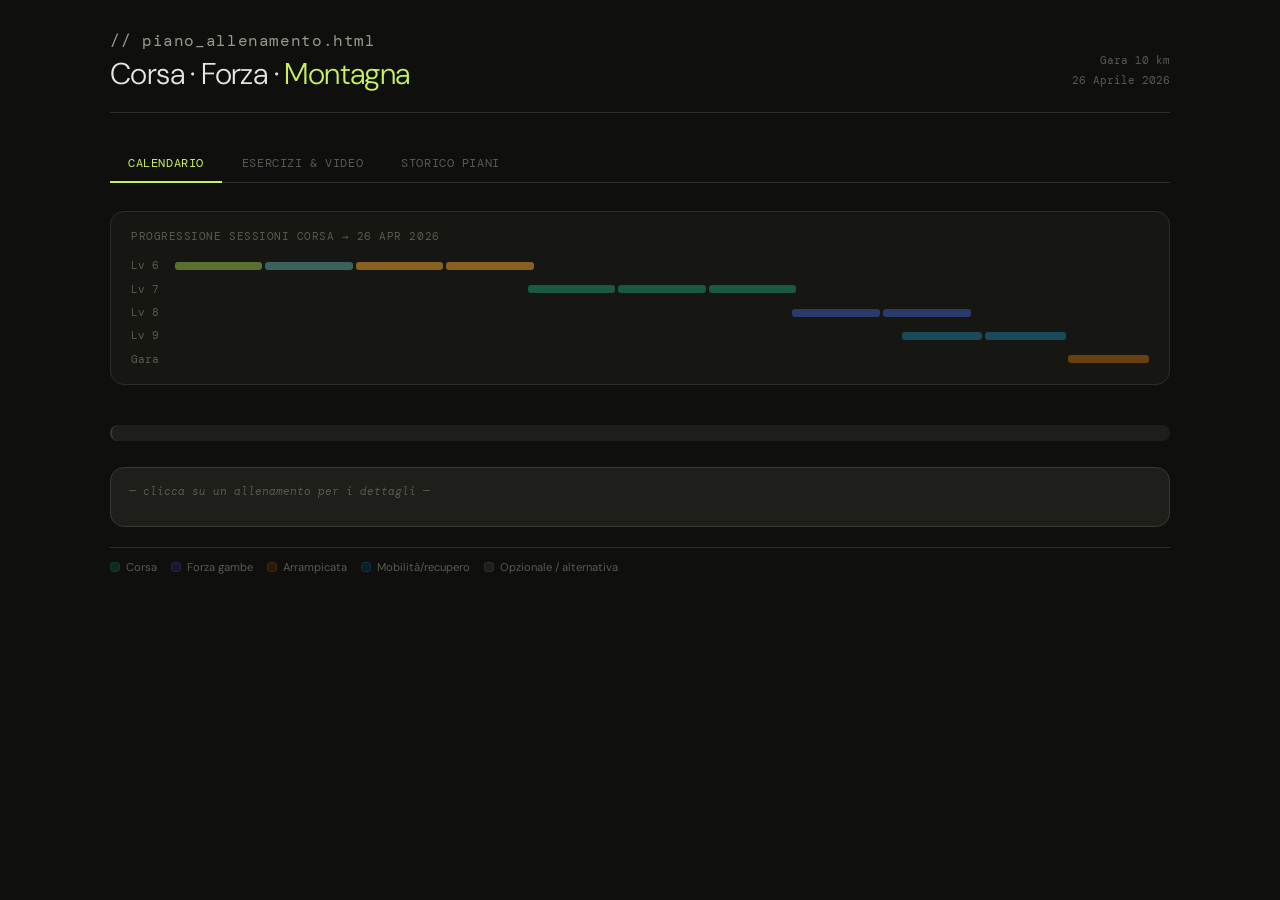
==== commit a33b9ec5: "feat: load plan data from data/plan_apr2026.json (async fetch) Co-Authored-By: Claude Sonnet 4.6 <no" ====
--- a/piano_allenamento.html
+++ b/piano_allenamento.html
@@ -693,318 +693,8 @@
 </div><!-- /shell -->
 
 <script>
-/* ══════════════════════════════════════════════════════════
-   DATI — modifica qui per aggiornare il piano
-══════════════════════════════════════════════════════════ */
-
-/* ── PIANI (storico) ── */
-const PIANI = [
-  {
-    id: 'apr2026',
-    label: 'Piano Aprile 2026',
-    meta: '23 mar → 26 apr 2026',
-    gara: '10 km — 26 Aprile 2026',
-    current: true,
-  },
-  /* ESEMPIO per piano successivo:
-  {
-    id: 'giu2026',
-    label: 'Piano Giugno 2026',
-    meta: '1 mag → 30 giu 2026',
-    gara: 'Obiettivo: Escursione Monte Rosa',
-    current: false,
-  },
-  */
-];
-
-/* ── DETTAGLI ALLENAMENTI ── */
-/* Chiave univoca → { title, body }
-   Nel body puoi usare HTML. Tag speciali:
-   <span class="vol-tag up">+10% carico</span>  → etichetta volume
-   <span class="vol-tag">= carico sett. prec.</span> → carico invariato
-*/
-const DETAILS = {
-
-  /* ── MONTAGNA ── */
-  mont1: {
-    title: 'Montagna — uscita media · dom 22 mar (già fatto)',
-    body: '<strong>Già eseguita.</strong> Uscita media 4-5h, 800-1200m D+. Equivale a una corsa lunga potenziata con forte componente eccentrica (discesa). Oggi lunedì: mobilità obbligatoria, niente corsa.',
-  },
-
-  /* ── MOBILITÀ ── */
-  mob0: {
-    title: 'Mobilità/recupero · lun 23 mar',
-    body: '<strong>~20 min — priorità oggi.</strong> World lunge · 90/90 stretch · Downward dog con pompate polpacci · Foam roller quadricipiti e polpacci. Le gambe hanno la discesa di ieri: niente corsa.',
-  },
-  mob2: {
-    title: 'Mobilità · mer 1 apr',
-    body: '<strong>~25 min.</strong> Single-leg deadlift leggerissimo (propriocezione caviglia) · 90/90 · World lunge · Piriforme. Recupero attivo dopo il salto al Lv 7.',
-  },
-  mob3: {
-    title: 'Mobilità · mar 8 apr (priorità alta)',
-    body: '<strong>~25 min · non saltare.</strong> Settimana di picco. Foam roller gambe complete · 5 min respirazione diaframmatica sdraiato (metodo RV) · Ileopsoas stretch se hai tensioni.',
-  },
-  mob4: {
-    title: 'Mobilità · mar 15 apr',
-    body: '<strong>~25 min.</strong> Come sett. 3. Il Lv 9 stanca le gambe: foam roller, 90/90, respirazione diaframmatica. Non saltare.',
-  },
-  mob5: {
-    title: 'Mobilità pre-gara · ven 25 apr',
-    body: '<strong>~20 min · solo dinamica.</strong> Leg swing avanti/dietro e laterali · Intrarotazioni anca · Mobilità caviglia a muro · A-skip leggero. Niente stretching statico prolungato: abbassa il tono muscolare. Dormi bene.',
-  },
-
-  /* ── CORSA ── */
-  r6b: {
-    title: 'Corsa — Livello 6 (2ª sessione) · mer 25 mar',
-    body: '<strong>3\' camminando + 15\' corsa × 3</strong> (~57 min totali). Ritmo conservativo: devi poter parlare per tutta la durata. Respirazione nasale finché regge. Dopo: valuta 1 (facile) / 2 (gestibile) / 3 (dura). Due "1-2" consecutivi → sali al Lv 7.',
-  },
-  r6c_dom: {
-    title: 'Corsa Lv 6 (3ª) · dom 29 mar — opzionale',
-    body: '<strong>3\' camminando + 15\' corsa × 3.</strong> Opzionale: se le gambe sono pesanti, sposta a lunedì 30. Non perdi nulla. Se ti senti bene, falla domenica e lunedì 30 diventa riposo.',
-  },
-  r6c_lun: {
-    title: 'Corsa Lv 6 (3ª) · lun 30 mar — alternativa se dom 29 era riposo',
-    body: '<strong>3\' camminando + 15\' corsa × 3.</strong> Alternativa a domenica 29. Dopo questa sessione, da martedì 31 si sale al Lv 7. Valutazione 1-2-3 dopo.',
-  },
-  r7a: {
-    title: 'Corsa — Livello 7 (1ª sessione) · mar 31 mar',
-    body: '<strong>5\' camminando + 25\' corsa × 2.</strong> Il salto da 15\' a 25\' continui è il più significativo del piano. Parti lento: i primi 5\' di ogni blocco sono di assestamento. Non guardare il passo, guarda solo il respiro.',
-  },
-  r7b: {
-    title: 'Corsa — Livello 7 (2ª sessione) · ven 3 apr',
-    body: '<strong>5\' camminando + 25\' corsa × 2.</strong> Cerca il ritmo che "scorre" senza sforzo: quello è il tuo ritmo gara potenziale. Valutazione 1-2-3 dopo.',
-  },
-  r7c: {
-    title: 'Corsa — Livello 7 (3ª sessione) · dom 5 apr',
-    body: '<strong>5\' camminando + 25\' corsa × 2.</strong> Terza sessione di consolidamento. Se tutte e tre erano "1-2", martedì 8 sali al Lv 8 con piena fiducia.',
-  },
-  r8a: {
-    title: 'Corsa — Livello 8 (1ª sessione) · mar 8 apr',
-    body: '<strong>3\' camminando + 35\' corsa + 5\' cammino + 15\' corsa.</strong> Struttura nuova: blocco lungo + blocco corto finale. I 35\' devono essere corsi a passo facile — il blocco da 15\' finale è il vero test. Gambe fresche = lettura affidabile.',
-  },
-  r8b: {
-    title: 'Corsa — Livello 8 (2ª sessione) · gio 10 apr',
-    body: '<strong>3\' camminando + 35\' corsa + 5\' cammino + 15\' corsa.</strong> Seconda sessione Lv 8. Se va bene, da lunedì 14 sali al Lv 9. Se era dura, aggiungi una terza sabato 12 in sostituzione della forza B.',
-  },
-  r9a: {
-    title: 'Corsa — Livello 9 (1ª sessione) · lun 14 apr',
-    body: '<strong>5\' camminando + 45\' corsa + 5\' cammino + 15\' corsa.</strong> ~70 min di movimento. I 45\' continui sono la distanza più lunga del piano. Ritmo conversazionale obbligatorio: se non riesci a parlare, stai andando troppo forte.',
-  },
-  r9b: {
-    title: 'Corsa — Livello 9 (2ª sessione) · gio 17 apr',
-    body: '<strong>5\' camminando + 45\' corsa + 5\' cammino + 15\' corsa.</strong> Seconda volta sui 45\': dovrebbe sentirsi più gestibile della prima. Da qui la fiducia per la gara è costruita.',
-  },
-  r9c: {
-    title: 'Corsa Lv 9 (3ª, opt.) · sab 19 apr',
-    body: '<strong>5\' camminando + 45\' corsa + 5\' cammino + 15\' corsa.</strong> Opzionale: se sei stanco sostituisci con 25-30 min easy. Non serve spingere — la gara è tra 7 giorni.',
-  },
-  rsca: {
-    title: 'Corsa easy · lun 21 apr',
-    body: '<strong>20 min easy + 4×20s strides.</strong> Ritmo lentissimo. Ultimi 5 min: 4 accelerazioni di 20 secondi a ritmo gara con recupero camminando. Tiene vive le fibre veloci senza accumulare stanchezza.',
-  },
-  rscb: {
-    title: 'Corsa pre-gara · gio 24 apr',
-    body: '<strong>15 min easy + 3×20s strides.</strong> Solo schema motorio, niente distanza né ritmo. Stretching dinamico leggero dopo.',
-  },
-  r10: {
-    title: '🏁 GARA 10 km · dom 26 aprile 2026',
-    body: '<strong>Warm-up 10 min + 10 km.</strong> Strategia: parti al ritmo comodo del Lv 9. Primi 3 km conservativi: lì si decide la gara. Se a 5 km sei fresco, spingi. Piano B sempre valido: run/walk 8\'+2\' fino al traguardo. Finire è vincere.',
-  },
-
-  /* ── FORZA ── */
-  f1a: {
-    title: 'Forza gambe A · mar 24 mar',
-    body: '<span class="vol-tag">Sett. 1 — base</span><br><strong>3 giri · ~30 min · recupero 60s</strong><br>Squat corpo libero 3×12 · Affondi alternati 3×10/lato · Step-up su sedia 3×10/lato · Calf raise 3×15.<br>Nessun peso aggiunto. Focus tecnica e respirazione nasale. È la settimana di adattamento.',
-  },
-  f1b: {
-    title: 'Forza gambe B · gio 26 mar',
-    body: '<span class="vol-tag">Sett. 1 — base</span><br><strong>3 giri · ~30 min · recupero 60s</strong><br>Wall sit 3×30s · Squat con elastico 3×12 · Hip hinge con peso 3×10 · Glute bridge 3×15.',
-  },
-  f2a: {
-    title: 'Forza gambe A · gio 2 apr',
-    body: '<span class="vol-tag up">↑ +10% carico rispetto sett. 1</span><br><strong>3 giri · ~35 min · recupero 50s</strong><br>Squat con pesi 3×12 · Affondi con elastico 3×12/lato (+2 rip/lato) · Step-up alto 3×12/lato (+2 rip/lato) · Single-leg calf raise 3×12.<br>Aggiungi manubri leggeri allo squat. Recupero scende da 60s a 50s.',
-  },
-  f2b: {
-    title: 'Forza gambe B · dom 5 apr (o sab 4)',
-    body: '<span class="vol-tag up">↑ +10% carico rispetto sett. 1</span><br><strong>3 giri · ~35 min · recupero 50s</strong><br>Bulgarian split squat 3×10/lato · Hip hinge con pesi 3×12 · Glute bridge monogamba 3×10/lato · Wall sit 3×40s (+10s).<br>Se le gambe accusano le 3 corse, riduci a 2 giri senza sensi di colpa.',
-  },
-  f3a: {
-    title: 'Forza gambe A · mer 9 apr',
-    body: '<span class="vol-tag up">↑ PICCO — +1 giro + carico massimo</span><br><strong>4 giri · ~40 min · recupero 45s</strong><br>Squat con pesi 4×10 · Affondi cammino con elastico 4×10/lato · Step-up con pesi 4×10/lato.<br>Aumenta il peso dello squat rispetto sett. 2. Recupero scende a 45s. Se arrivi stanco: 3 giri invece di 4.',
-  },
-  f3b: {
-    title: 'Forza gambe B · ven 11 apr',
-    body: '<span class="vol-tag up">↑ PICCO — +1 giro + carico massimo</span><br><strong>4 giri · ~38 min · recupero 45s</strong><br>Bulgarian split squat con pesi 4×10/lato · RDL monogamba 3×10 · Glute bridge con elastico 4×12 · Wall sit 3×50s (+10s).',
-  },
-  f4a: {
-    title: 'Forza gambe · ven 18 apr',
-    body: '<span class="vol-tag">= carico sett. 2 (mantenimento)</span><br><strong>3 giri · ~30 min · recupero 55s</strong><br>Squat con pesi 3×12 · Affondi con elastico 3×10/lato · Step-up con pesi 3×10/lato.<br>Il volume di corsa (Lv 9) è già alto: la forza mantiene senza sovraccaricare.',
-  },
-  f5: {
-    title: 'Forza gambe scarico · mar 22 apr',
-    body: '<span class="vol-tag">↓ Scarico pre-gara</span><br><strong>2 giri soli · ~20 min · recupero 60s</strong><br>Squat 2×10 leggero · Affondi 2×8/lato · Step-up 2×8/lato.<br>Zero fatica. Finisci la sessione sentendoti esattamente come prima di iniziarla.',
-  },
-
-  /* ── ARRAMPICATA ── */
-  c1: {
-    title: 'Arrampicata · ven 27 mar',
-    body: '<strong>~75 min · tecnica.</strong> Boulder 4a–5b, focus piedi e bilanciamento. Niente potenza. Settimana di rientro dalla montagna: intensità bassa. Termina con 10 min stretching spalle e avambracci.',
-  },
-  c2: {
-    title: 'Arrampicata · sab 4 apr',
-    body: '<strong>~90 min · tecnica/moderata.</strong> Traversi, sequenze tecniche, qualche 5c–6a se ti senti bene. Domani (o ieri) c\'è corsa: non esaurire le gambe.',
-  },
-  c3: {
-    title: 'Arrampicata · sab 12 apr',
-    body: '<strong>~75 min · conservativa.</strong> Settimana più carica del piano: mantenimento, non progressione. Vie facili, boulder tecnico. Se venerdì sei già stanco, salta senza rimpianti.',
-  },
-  c4: {
-    title: 'Arrampicata · mer 16 apr',
-    body: '<strong>~75 min · moderata.</strong> Focus su upper body e tecnica. Niente boulder potente sui piedi: il volume di corsa al Lv 9 è già alto.',
-  },
-  c5: {
-    title: 'Arrampicata facile · mer 23 apr',
-    body: '<strong>45 min max · 4a–4c.</strong> Solo per tenere attivo il sistema nervoso. Se le gambe sono pesanti, salta.',
-  },
-};
-
-/* ══════════════════════════════════════════════════════════
-   SETTIMANE
-   piano: id del piano di appartenenza
-   cols: colonne griglia (default 7)
-   Per marcare un allenamento come fatto: done:true sul badge
-══════════════════════════════════════════════════════════ */
-const WEEKS = [
-  /* ── PIANO APR 2026 ── */
-  {
-    piano: 'apr2026',
-    label: 'Sett. 1  23–30 mar',
-    note: 'Recupero montagna (dom 22/3) + completamento Lv 6. Oggi mobilità obbligatoria. Corsa Lv 6 (3ª) flessibile: dom 29 se ti senti bene, lun 30 se hai bisogno di un giorno extra.',
-    cols: 8,
-    days: [
-      { date: 'Lun 23/3', today: true,
-        badges: [{ cls:'b-mob', txt:'Mobilità recupero', key:'mob0' }] },
-      { date: 'Mar 24/3',
-        badges: [{ cls:'b-forza', txt:'Forza gambe A', key:'f1a' }] },
-      { date: 'Mer 25/3',
-        badges: [{ cls:'b-run', txt:'Corsa Lv 6 (2ª)', key:'r6b' }] },
-      { date: 'Gio 26/3',
-        badges: [{ cls:'b-forza', txt:'Forza gambe B', key:'f1b' }] },
-      { date: 'Ven 27/3',
-        badges: [{ cls:'b-climb', txt:'Arrampicata', key:'c1' }] },
-      { date: 'Sab 28/3',
-        badges: [], rest: true },
-      { date: 'Dom 29/3', alt: true,
-        badges: [{ cls:'b-opt', txt:'Lv 6 (3ª) opt.', key:'r6c_dom' }] },
-      { date: 'Lun 30/3', alt: true,
-        badges: [{ cls:'b-opt', txt:'Lv 6 (3ª) alt. / mob.', key:'r6c_lun' }] },
-    ],
-  },
-  {
-    piano: 'apr2026',
-    label: 'Sett. 2  31 mar–6 apr',
-    note: 'Livello 7 — 3 sessioni. Il salto più impegnativo del piano (15\'→25\'). 3 corse, 2 forza, 1 arrampicata. Con 5 settimane hai il lusso di consolidare ogni livello senza fretta.',
-    cols: 7,
-    days: [
-      { date: 'Mar 31/3',
-        badges: [{ cls:'b-run', txt:'Corsa Lv 7 (1ª)', key:'r7a' }] },
-      { date: 'Mer 1/4',
-        badges: [{ cls:'b-mob', txt:'Mobilità', key:'mob2' }] },
-      { date: 'Gio 2/4',
-        badges: [{ cls:'b-forza', txt:'Forza gambe A', key:'f2a' }] },
-      { date: 'Ven 3/4',
-        badges: [{ cls:'b-run', txt:'Corsa Lv 7 (2ª)', key:'r7b' }] },
-      { date: 'Sab 4/4',
-        badges: [{ cls:'b-climb', txt:'Arrampicata', key:'c2' }] },
-      { date: 'Dom 5/4',
-        badges: [
-          { cls:'b-run',   txt:'Lv 7 (3ª)', key:'r7c' },
-          { cls:'b-forza', txt:'Forza B (opt.)', key:'f2b' },
-        ] },
-      { date: 'Lun 6/4',
-        badges: [], rest: true },
-    ],
-  },
-  {
-    piano: 'apr2026',
-    label: 'Sett. 3  7–13 apr',
-    note: '⚡ Picco — Livello 8 + forza al massimo volume. ATTENZIONE: il 7 apr è martedì. 2 corse Lv 8, 2 forza, 1 arrampicata. Se giovedì sei stanco, la forza B del venerdì si riduce a 2 giri.',
-    cols: 7,
-    days: [
-      { date: 'Mar 7/4',   /* ← CORRETTO: 7 apr è martedì */
-        badges: [{ cls:'b-run', txt:'Corsa Lv 8 (1ª)', key:'r8a' }] },
-      { date: 'Mer 8/4',
-        badges: [{ cls:'b-mob', txt:'Recupero attivo', key:'mob3' }] },
-      { date: 'Gio 9/4',
-        badges: [{ cls:'b-forza', txt:'Forza gambe A', key:'f3a' }] },
-      { date: 'Ven 10/4',
-        badges: [{ cls:'b-run', txt:'Corsa Lv 8 (2ª)', key:'r8b' }] },
-      { date: 'Sab 11/4',
-        badges: [{ cls:'b-forza', txt:'Forza gambe B', key:'f3b' }] },
-      { date: 'Dom 12/4',
-        badges: [{ cls:'b-climb', txt:'Arrampicata', key:'c3' }] },
-      { date: 'Lun 13/4',
-        badges: [], rest: true },
-    ],
-  },
-  {
-    piano: 'apr2026',
-    label: 'Sett. 4  14–20 apr',
-    note: 'Livello 9 — fino a 3 sessioni. Forza scende a 1 sessione: il volume di corsa è già alto. I 45\' continui sono la distanza più lunga del piano: consolidarli qui costruisce la fiducia per la gara.',
-    cols: 7,
-    days: [
-      { date: 'Lun 14/4',
-        badges: [{ cls:'b-run', txt:'Corsa Lv 9 (1ª)', key:'r9a' }] },
-      { date: 'Mar 15/4',
-        badges: [{ cls:'b-mob', txt:'Mobilità', key:'mob4' }] },
-      { date: 'Mer 16/4',
-        badges: [{ cls:'b-climb', txt:'Arrampicata', key:'c4' }] },
-      { date: 'Gio 17/4',
-        badges: [{ cls:'b-run', txt:'Corsa Lv 9 (2ª)', key:'r9b' }] },
-      { date: 'Ven 18/4',
-        badges: [{ cls:'b-forza', txt:'Forza gambe', key:'f4a' }] },
-      { date: 'Sab 19/4', alt: true,
-        badges: [{ cls:'b-opt', txt:'Lv 9 (3ª) opt.', key:'r9c' }] },
-      { date: 'Dom 20/4',
-        badges: [], rest: true },
-    ],
-  },
-  {
-    piano: 'apr2026',
-    label: 'Sett. 5  21–26 apr — Scarico',
-    note: '🏁 Scarico e gara domenica 26 aprile. 2 corse brevi, 1 forza leggerissima, arrampicata facile, mobilità. Venerdì 25: riposo serale e sonno. Il lavoro è fatto.',
-    cols: 7,
-    days: [
-      { date: 'Lun 21/4',
-        badges: [{ cls:'b-run', txt:'Corsa easy 20 min', key:'rsca' }] },
-      { date: 'Mar 22/4',
-        badges: [{ cls:'b-forza', txt:'Forza scarico', key:'f5' }] },
-      { date: 'Mer 23/4',
-        badges: [{ cls:'b-climb', txt:'Arrampicata facile', key:'c5' }] },
-      { date: 'Gio 24/4',
-        badges: [{ cls:'b-run', txt:'Corsa 15 min + strides', key:'rscb' }] },
-      { date: 'Ven 25/4',
-        badges: [{ cls:'b-mob', txt:'Mobilità pre-gara', key:'mob5' }] },
-      { date: 'Sab 26/4 🏁',
-        badges: [{ cls:'b-gara', txt:'🏁 GARA 10 km', key:'r10' }] },
-      { date: '',
-        badges: [], rest: true },
-    ],
-  },
-
-  /* ── PIANO SUCCESSIVO (esempio commentato) ──
-  {
-    piano: 'giu2026',
-    label: 'Sett. 1  1–7 mag',
-    note: 'Prima settimana del nuovo piano.',
-    cols: 7,
-    days: [
-      { date: 'Lun 1/5', badges: [{ cls:'b-run', txt:'Corsa easy', key:'r_new1' }] },
-      ... (altri giorni)
-    ],
-  },
-  */
-];
+// PIANI, DETAILS, WEEKS vengono caricati da data/plan_apr2026.json all'avvio
+let PIANI = [], DETAILS = {}, WEEKS = [];
 
 /* ══════════════════════════════════════════════════════════
    ESERCIZI & VIDEO
@@ -1228,9 +918,24 @@
 }
 
 /* ── INIT ── */
-updateCountdown();
-renderWeekTabs();
-renderCalendar();
+async function initApp() {
+  try {
+    const res = await fetch('./data/plan_apr2026.json');
+    const plan = await res.json();
+    PIANI = plan.piani;
+    DETAILS = plan.details;
+    WEEKS = plan.weeks;
+  } catch (e) {
+    console.error('Errore caricamento piano:', e);
+    document.getElementById('cal-grid').innerHTML = '<p style="color:red;padding:20px">Errore caricamento piano. Apri da un server locale (non direttamente dal filesystem).</p>';
+    return;
+  }
+  updateCountdown();
+  renderWeekTabs();
+  renderCalendar();
+}
+
+document.addEventListener('DOMContentLoaded', initApp);
 </script>
 </body>
 </html>
